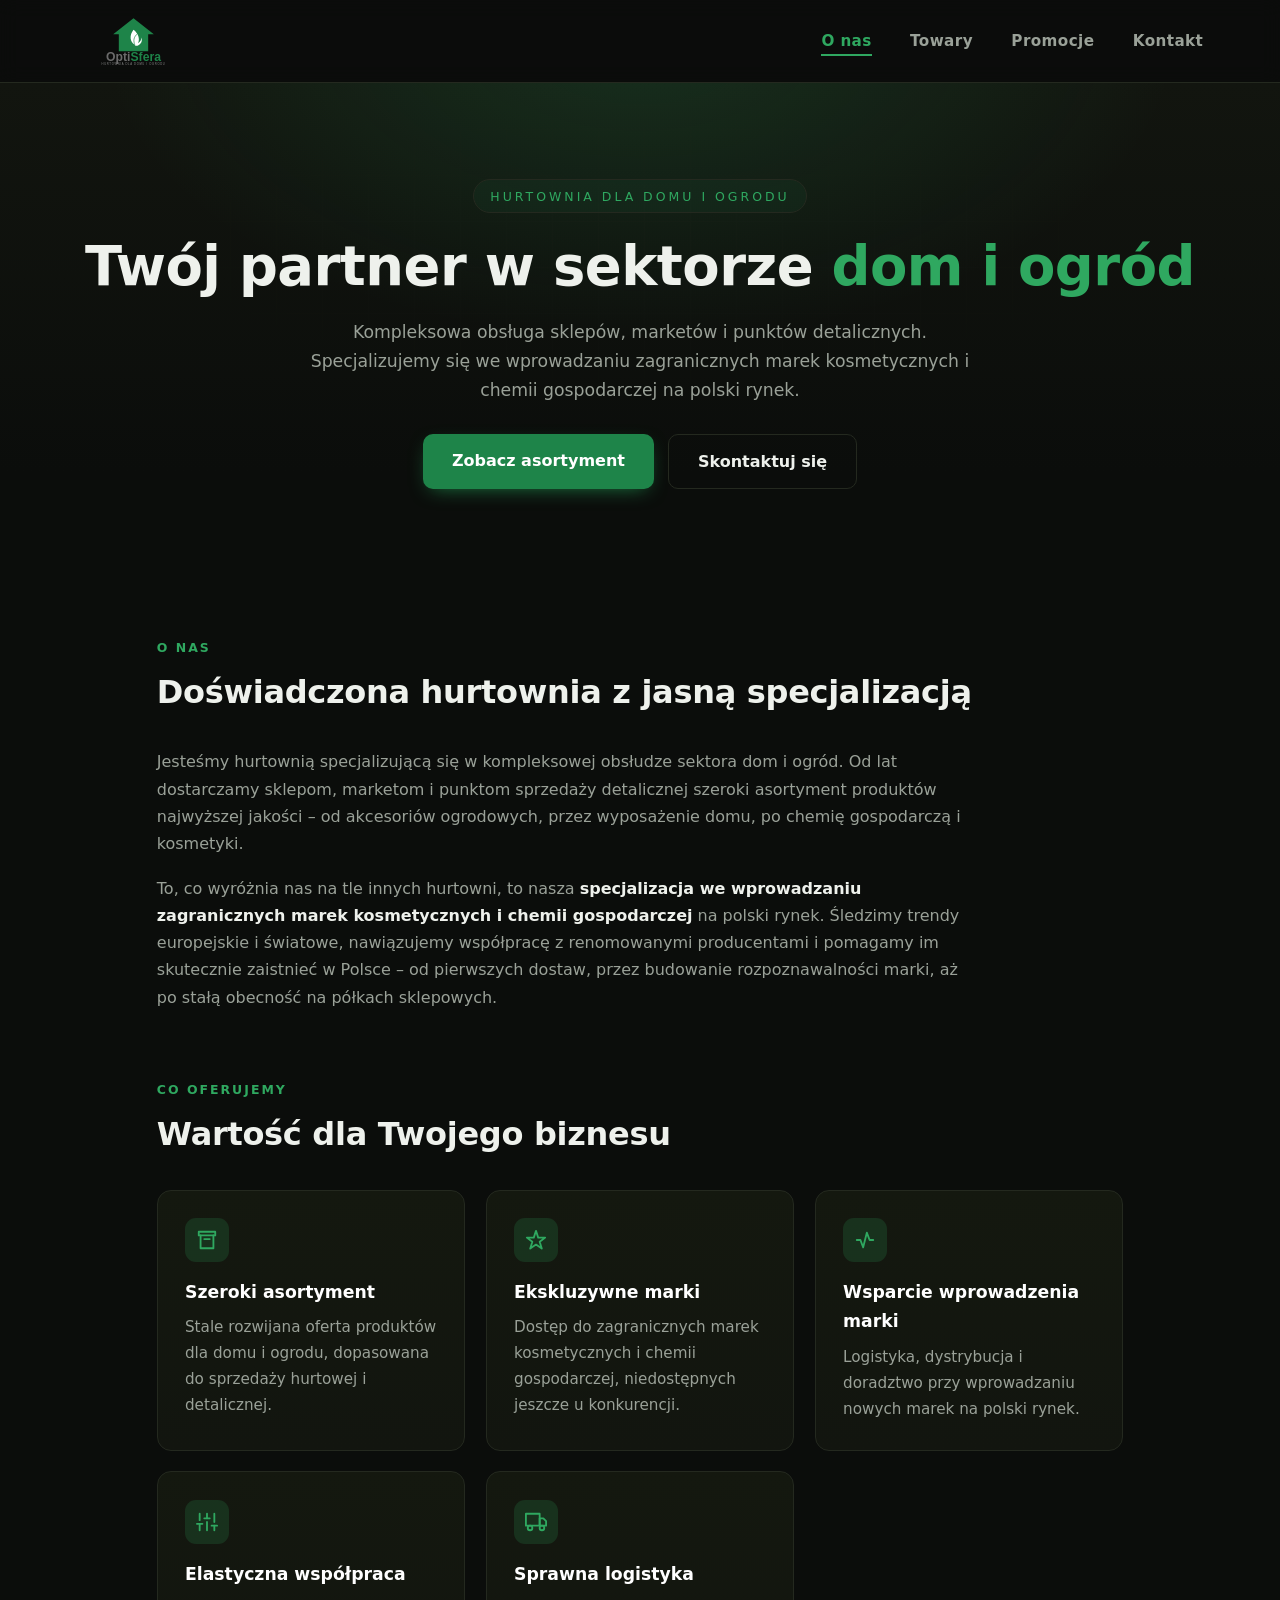
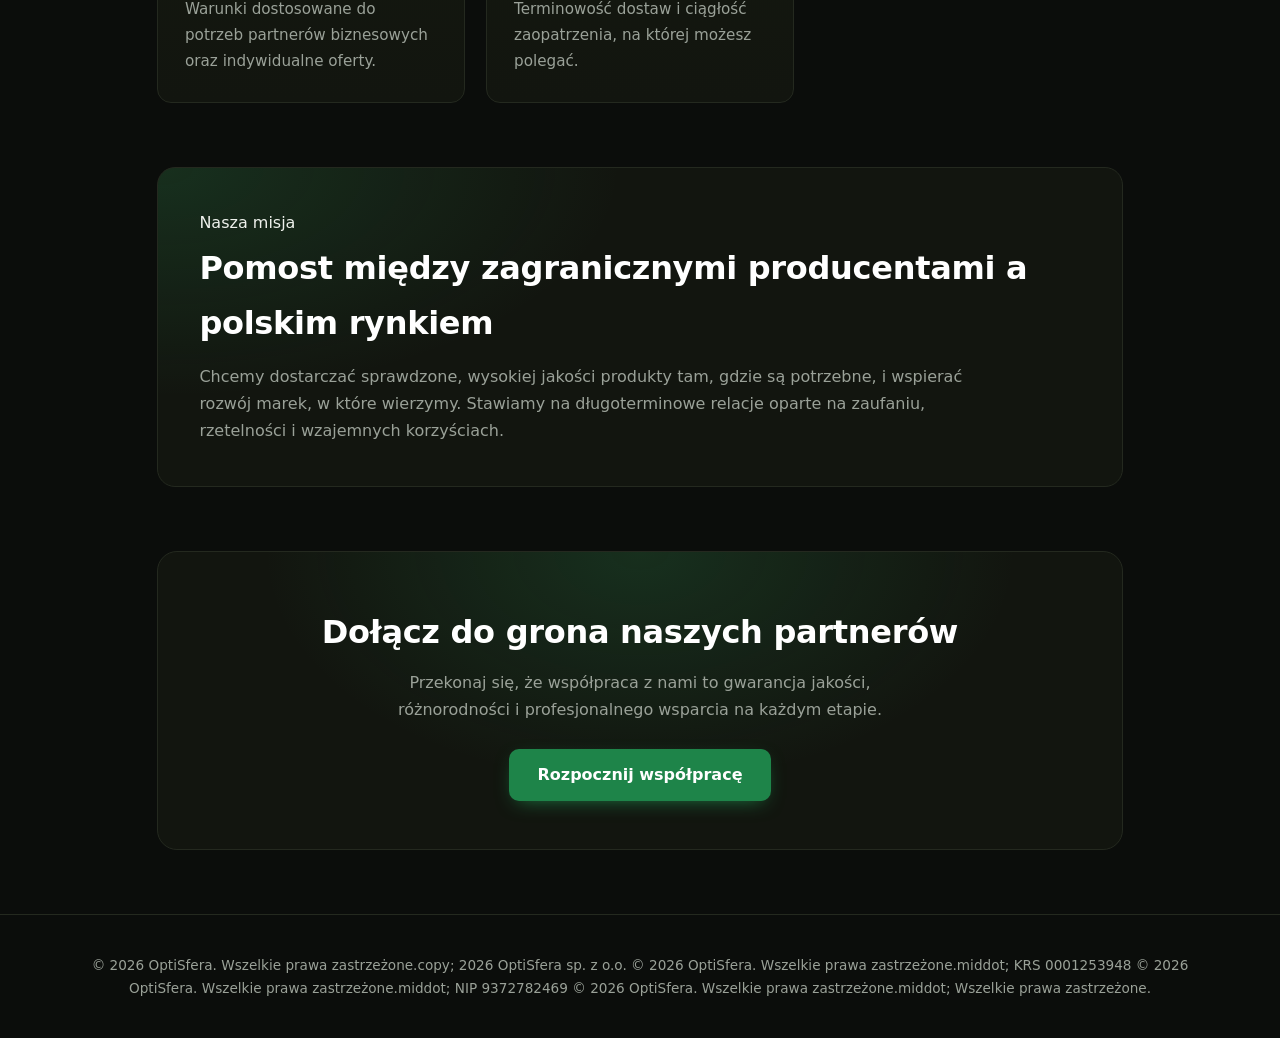
==== index-multipage.html @ fc11f768 "update" ====
<!DOCTYPE html>
<html lang="pl">
<head>
<meta charset="UTF-8">
<meta name="viewport" content="width=device-width, initial-scale=1.0">
<title>OptiSfera — Hurtownia dla domu i ogrodu</title>
<link rel="stylesheet" href="style.css">
</head>
<body>

<header>
  <div class="brand"><img src="logo.svg" alt="OptiSfera"></div>
  <nav>
    <ul>
      <li><a href="index.html" class="active">O nas</a></li>
      <li><a href="towary.html">Towary</a></li>
      <li><a href="promocje.html">Promocje</a></li>
      <li><a href="kontakt.html">Kontakt</a></li>
    </ul>
  </nav>
</header>

<section class="hero">
  <div class="hero-inner">
    <span class="eyebrow">Hurtownia dla domu i ogrodu</span>
    <h1>Twój partner w sektorze <span>dom i ogród</span></h1>
    <p>Kompleksowa obsługa sklepów, marketów i punktów detalicznych. Specjalizujemy się we wprowadzaniu zagranicznych marek kosmetycznych i chemii gospodarczej na polski rynek.</p>
    <div class="btn-row">
      <a href="towary.html" class="btn">Zobacz asortyment</a>
      <a href="kontakt.html" class="btn btn-ghost">Skontaktuj się</a>
    </div>
  </div>
</section>

<main class="wrap">

  <section class="prose">
    <div class="section-head">
      <span class="kicker">O nas</span>
      <h2>Doświadczona hurtownia z jasną specjalizacją</h2>
    </div>
    <p>Jesteśmy hurtownią specjalizującą się w kompleksowej obsłudze sektora dom i ogród. Od lat dostarczamy sklepom, marketom i punktom sprzedaży detalicznej szeroki asortyment produktów najwyższej jakości – od akcesoriów ogrodowych, przez wyposażenie domu, po chemię gospodarczą i kosmetyki.</p>
    <p>To, co wyróżnia nas na tle innych hurtowni, to nasza <strong>specjalizacja we wprowadzaniu zagranicznych marek kosmetycznych i chemii gospodarczej</strong> na polski rynek. Śledzimy trendy europejskie i światowe, nawiązujemy współpracę z renomowanymi producentami i pomagamy im skutecznie zaistnieć w Polsce – od pierwszych dostaw, przez budowanie rozpoznawalności marki, aż po stałą obecność na półkach sklepowych.</p>
  </section>

  <section>
    <div class="section-head">
      <span class="kicker">Co oferujemy</span>
      <h2>Wartość dla Twojego biznesu</h2>
    </div>
    <div class="grid">
      <div class="card">
        <div class="ico"><svg viewBox="0 0 24 24" fill="none" stroke="currentColor" stroke-width="2" stroke-linecap="round" stroke-linejoin="round"><path d="M3 3h18v4H3z"/><path d="M5 7v14h14V7"/><path d="M9 11h6"/></svg></div>
        <h3>Szeroki asortyment</h3>
        <p>Stale rozwijana oferta produktów dla domu i ogrodu, dopasowana do sprzedaży hurtowej i detalicznej.</p>
      </div>
      <div class="card">
        <div class="ico"><svg viewBox="0 0 24 24" fill="none" stroke="currentColor" stroke-width="2" stroke-linecap="round" stroke-linejoin="round"><path d="M12 2l2.4 7.4H22l-6 4.6 2.3 7.4L12 17l-6.3 4.4L8 14 2 9.4h7.6z"/></svg></div>
        <h3>Ekskluzywne marki</h3>
        <p>Dostęp do zagranicznych marek kosmetycznych i chemii gospodarczej, niedostępnych jeszcze u konkurencji.</p>
      </div>
      <div class="card">
        <div class="ico"><svg viewBox="0 0 24 24" fill="none" stroke="currentColor" stroke-width="2" stroke-linecap="round" stroke-linejoin="round"><path d="M3 12h4l3 8 4-16 3 8h4"/></svg></div>
        <h3>Wsparcie wprowadzenia marki</h3>
        <p>Logistyka, dystrybucja i doradztwo przy wprowadzaniu nowych marek na polski rynek.</p>
      </div>
      <div class="card">
        <div class="ico"><svg viewBox="0 0 24 24" fill="none" stroke="currentColor" stroke-width="2" stroke-linecap="round" stroke-linejoin="round"><path d="M4 21v-7"/><path d="M4 10V3"/><path d="M12 21v-9"/><path d="M12 8V3"/><path d="M20 21v-5"/><path d="M20 12V3"/><path d="M1 14h6"/><path d="M9 8h6"/><path d="M17 16h6"/></svg></div>
        <h3>Elastyczna współpraca</h3>
        <p>Warunki dostosowane do potrzeb partnerów biznesowych oraz indywidualne oferty.</p>
      </div>
      <div class="card">
        <div class="ico"><svg viewBox="0 0 24 24" fill="none" stroke="currentColor" stroke-width="2" stroke-linecap="round" stroke-linejoin="round"><path d="M1 3h15v13H1z"/><path d="M16 8h4l3 3v5h-7z"/><circle cx="5.5" cy="18.5" r="2.5"/><circle cx="18.5" cy="18.5" r="2.5"/></svg></div>
        <h3>Sprawna logistyka</h3>
        <p>Terminowość dostaw i ciągłość zaopatrzenia, na której możesz polegać.</p>
      </div>
    </div>
  </section>

  <section>
    <div class="panel">
      <span class="kicker">Nasza misja</span>
      <h2>Pomost między zagranicznymi producentami a polskim rynkiem</h2>
      <p>Chcemy dostarczać sprawdzone, wysokiej jakości produkty tam, gdzie są potrzebne, i wspierać rozwój marek, w które wierzymy. Stawiamy na długoterminowe relacje oparte na zaufaniu, rzetelności i wzajemnych korzyściach.</p>
    </div>
  </section>

  <section>
    <div class="cta-band">
      <h2>Dołącz do grona naszych partnerów</h2>
      <p>Przekonaj się, że współpraca z nami to gwarancja jakości, różnorodności i profesjonalnego wsparcia na każdym etapie.</p>
      <a href="kontakt.html" class="btn">Rozpocznij współpracę</a>
    </div>
  </section>

</main>

<footer>&copy; 2026 OptiSfera. Wszelkie prawa zastrzeżone.copy; 2026 OptiSfera sp. z o.o. &copy; 2026 OptiSfera. Wszelkie prawa zastrzeżone.middot; KRS 0001253948 &copy; 2026 OptiSfera. Wszelkie prawa zastrzeżone.middot; NIP 9372782469 &copy; 2026 OptiSfera. Wszelkie prawa zastrzeżone.middot; Wszelkie prawa zastrzeżone.</footer>

</body>
</html>
---- style.css ----
:root{
  --bg: #0b0d0b;
  --bg-alt: #12150f;
  --bg-card: #14180f;
  --green: #1e8449;
  --green-light: #2fa860;
  --green-glow: rgba(47,168,96,.18);
  --text: #eef1ec;
  --text-muted: #9aa198;
  --border: #24291f;
  --radius: 14px;
}

*{ box-sizing: border-box; margin:0; padding:0; }
html{ scroll-behavior: smooth; }

body{
  background: var(--bg);
  color: var(--text);
  font-family: 'Segoe UI', system-ui, Arial, Helvetica, sans-serif;
  line-height: 1.7;
  overflow-x: hidden;
}

a{ color: inherit; text-decoration: none; }
img{ max-width: 100%; display:block; }

.wrap{ max-width: 1120px; margin: 0 auto; padding: 0 6vw; }

/* ---------- header ---------- */
header{
  display:flex;
  align-items:center;
  justify-content:space-between;
  padding: 16px 6vw;
  border-bottom: 1px solid var(--border);
  position: sticky;
  top: 0;
  background: rgba(11,13,11,.82);
  backdrop-filter: blur(10px);
  z-index: 100;
}
.brand img{ height: 50px; width:auto; }

nav ul{ display:flex; list-style:none; gap: 2.4rem; }
nav a{
  color: var(--text-muted);
  font-weight: 600;
  letter-spacing:.4px;
  font-size:.95rem;
  position: relative;
  padding: 6px 0;
  transition: color .2s ease;
}
nav a::after{
  content:"";
  position:absolute; left:0; bottom:0;
  width:0; height:2px; background: var(--green-light);
  transition: width .25s ease;
}
nav a:hover, nav a.active{ color: var(--green-light); }
nav a:hover::after, nav a.active::after{ width:100%; }

/* ---------- hero ---------- */
.hero{
  position: relative;
  padding: 6rem 6vw 5rem;
  text-align:center;
  overflow:hidden;
  background:
    radial-gradient(60% 90% at 50% -10%, var(--green-glow), transparent 70%),
    linear-gradient(180deg, var(--bg-alt), var(--bg) 80%);
}
.hero::before{
  content:"";
  position:absolute; inset:0;
  background-image:
    linear-gradient(var(--border) 1px, transparent 1px),
    linear-gradient(90deg, var(--border) 1px, transparent 1px);
  background-size: 46px 46px;
  opacity:.12;
  mask-image: radial-gradient(70% 60% at 50% 30%, #000, transparent 75%);
}
.hero-inner{ position:relative; z-index:1; }
.eyebrow{
  display:inline-block;
  color: var(--green-light);
  font-size:.78rem;
  letter-spacing: 3px;
  text-transform: uppercase;
  border:1px solid var(--border);
  border-radius: 100px;
  padding:.35rem 1rem;
  margin-bottom: 1.4rem;
  background: rgba(47,168,96,.06);
}
.hero h1{
  font-size: clamp(2rem, 5vw, 3.4rem);
  line-height:1.15;
  margin-bottom: 1.2rem;
  letter-spacing:-.5px;
}
.hero h1 span{ color: var(--green-light); }
.hero p{
  color: var(--text-muted);
  max-width: 680px;
  margin: 0 auto 1.8rem;
  font-size: 1.08rem;
}

/* ---------- buttons ---------- */
.btn{
  display:inline-block;
  background: var(--green);
  color:#fff;
  padding:.8rem 1.8rem;
  border-radius: 10px;
  font-weight:600;
  transition: transform .18s ease, background .2s ease, box-shadow .2s ease;
  box-shadow: 0 6px 20px -8px var(--green);
}
.btn:hover{ background: var(--green-light); transform: translateY(-2px); }
.btn-ghost{
  background: transparent;
  border:1px solid var(--border);
  color: var(--text);
  box-shadow:none;
}
.btn-ghost:hover{ border-color: var(--green-light); color: var(--green-light); background: transparent; }
.btn-row{ display:flex; gap:.9rem; justify-content:center; flex-wrap:wrap; }

/* ---------- sections ---------- */
main{ padding: 4rem 0 5rem; }
section{ margin-bottom: 4rem; }

.section-head{ margin-bottom: 1.8rem; }
.section-head .kicker{
  color: var(--green-light);
  font-size:.78rem;
  letter-spacing:2px;
  text-transform: uppercase;
  font-weight:700;
}
h2{
  font-size: clamp(1.5rem, 3vw, 2rem);
  margin-top:.3rem;
  letter-spacing:-.3px;
}
h2 + p.lead{ color: var(--text-muted); margin-top:.8rem; max-width: 760px; }

p{ color: var(--text); }
.muted{ color: var(--text-muted); }
strong{ color:#fff; }

/* prose text blocks */
.prose p{ color: var(--text-muted); margin-bottom: 1.1rem; max-width: 820px; }
.prose p strong{ color: var(--text); }

/* ---------- feature grid / cards ---------- */
.grid{
  display:grid;
  grid-template-columns: repeat(auto-fit, minmax(240px, 1fr));
  gap: 1.3rem;
  margin-top: 1.8rem;
}
.card{
  background: linear-gradient(180deg, var(--bg-card), var(--bg-alt));
  border: 1px solid var(--border);
  border-radius: var(--radius);
  padding: 1.7rem;
  transition: transform .22s ease, border-color .22s ease, box-shadow .22s ease;
}
.card:hover{
  transform: translateY(-5px);
  border-color: var(--green);
  box-shadow: 0 18px 40px -22px var(--green);
}
.card .ico{
  width:44px; height:44px;
  display:flex; align-items:center; justify-content:center;
  border-radius: 11px;
  background: var(--green-glow);
  color: var(--green-light);
  margin-bottom: 1rem;
}
.card .ico svg{ width:22px; height:22px; }
.card h3{ color:#fff; margin-bottom:.5rem; font-size:1.08rem; }
.card p{ color: var(--text-muted); font-size:.95rem; }

/* ---------- checklist ---------- */
.check-list{ list-style:none; display:grid; gap:.9rem; margin-top:1.4rem; }
.check-list li{
  display:flex; gap:.85rem; align-items:flex-start;
  color: var(--text-muted);
  padding:.9rem 1.1rem;
  background: var(--bg-alt);
  border:1px solid var(--border);
  border-radius: 11px;
  transition: border-color .2s ease;
}
.check-list li:hover{ border-color: var(--green); }
.check-list li strong{ color:#fff; }
.check-list .tick{
  flex:0 0 auto;
  width:22px; height:22px; margin-top:2px;
  border-radius: 6px;
  background: var(--green);
  color:#fff;
  display:flex; align-items:center; justify-content:center;
  font-size:.8rem;
}

/* ---------- highlight / mission ---------- */
.panel{
  background:
    radial-gradient(80% 120% at 0% 0%, var(--green-glow), transparent 60%),
    var(--bg-alt);
  border:1px solid var(--border);
  border-radius: 18px;
  padding: 2.6rem;
}
.panel h2{ color:#fff; }
.panel p{ color: var(--text-muted); max-width: 780px; margin-top:.8rem; }

/* ---------- two-column product blocks ---------- */
.cols{
  display:grid;
  grid-template-columns: repeat(auto-fit, minmax(300px, 1fr));
  gap: 1.4rem;
  margin-top: 1.8rem;
}
.col-card{
  background: linear-gradient(180deg, var(--bg-card), var(--bg-alt));
  border:1px solid var(--border);
  border-radius: var(--radius);
  padding: 1.9rem;
}
.col-card h3{
  color: var(--green-light);
  font-size:1.15rem;
  margin-bottom:1rem;
  display:flex; align-items:center; gap:.6rem;
}
.col-card ul{ list-style:none; display:grid; gap:.6rem; }
.col-card li{
  color: var(--text-muted);
  padding-left:1.4rem;
  position:relative;
}
.col-card li::before{
  content:"";
  position:absolute; left:0; top:.6em;
  width:7px; height:7px; border-radius:50%;
  background: var(--green);
}

/* ---------- contact ---------- */
.contact-grid{ display:grid; grid-template-columns: 1fr 1fr; gap: 1.2rem; margin-top:1.8rem; }
.contact-item{
  background: var(--bg-alt);
  border:1px solid var(--border);
  border-radius: 12px;
  padding: 1.4rem 1.6rem;
}
.contact-item h3{
  color: var(--green-light);
  font-size:.82rem;
  text-transform: uppercase;
  letter-spacing:1px;
  margin-bottom:.4rem;
}

/* ---------- cta band ---------- */
.cta-band{
  text-align:center;
  background:
    radial-gradient(60% 120% at 50% 0%, var(--green-glow), transparent 65%),
    var(--bg-alt);
  border:1px solid var(--border);
  border-radius: 20px;
  padding: 3rem 2rem;
}
.cta-band h2{ color:#fff; margin-bottom:.6rem; }
.cta-band p{ color: var(--text-muted); max-width:560px; margin: 0 auto 1.6rem; }

.placeholder-note{
  display:inline-block;
  margin-top:1.5rem;
  padding:.5rem 1rem;
  border:1px dashed var(--border);
  border-radius:8px;
  color: var(--text-muted);
  font-size:.85rem;
}

/* ---------- footer ---------- */
footer{
  border-top: 1px solid var(--border);
  padding: 2.4rem 6vw;
  text-align:center;
  color: var(--text-muted);
  font-size:.85rem;
}

/* ---------- responsive ---------- */
@media (max-width: 720px){
  nav ul{ gap: 1.3rem; }
  .brand img{ height: 40px; }
  .contact-grid{ grid-template-columns: 1fr; }
  .panel{ padding: 1.8rem; }
}
@media (max-width: 560px){
  header{ flex-wrap:wrap; gap:.7rem; }
  nav ul{ flex-wrap:wrap; justify-content:center; gap:.7rem 1.1rem; }
}
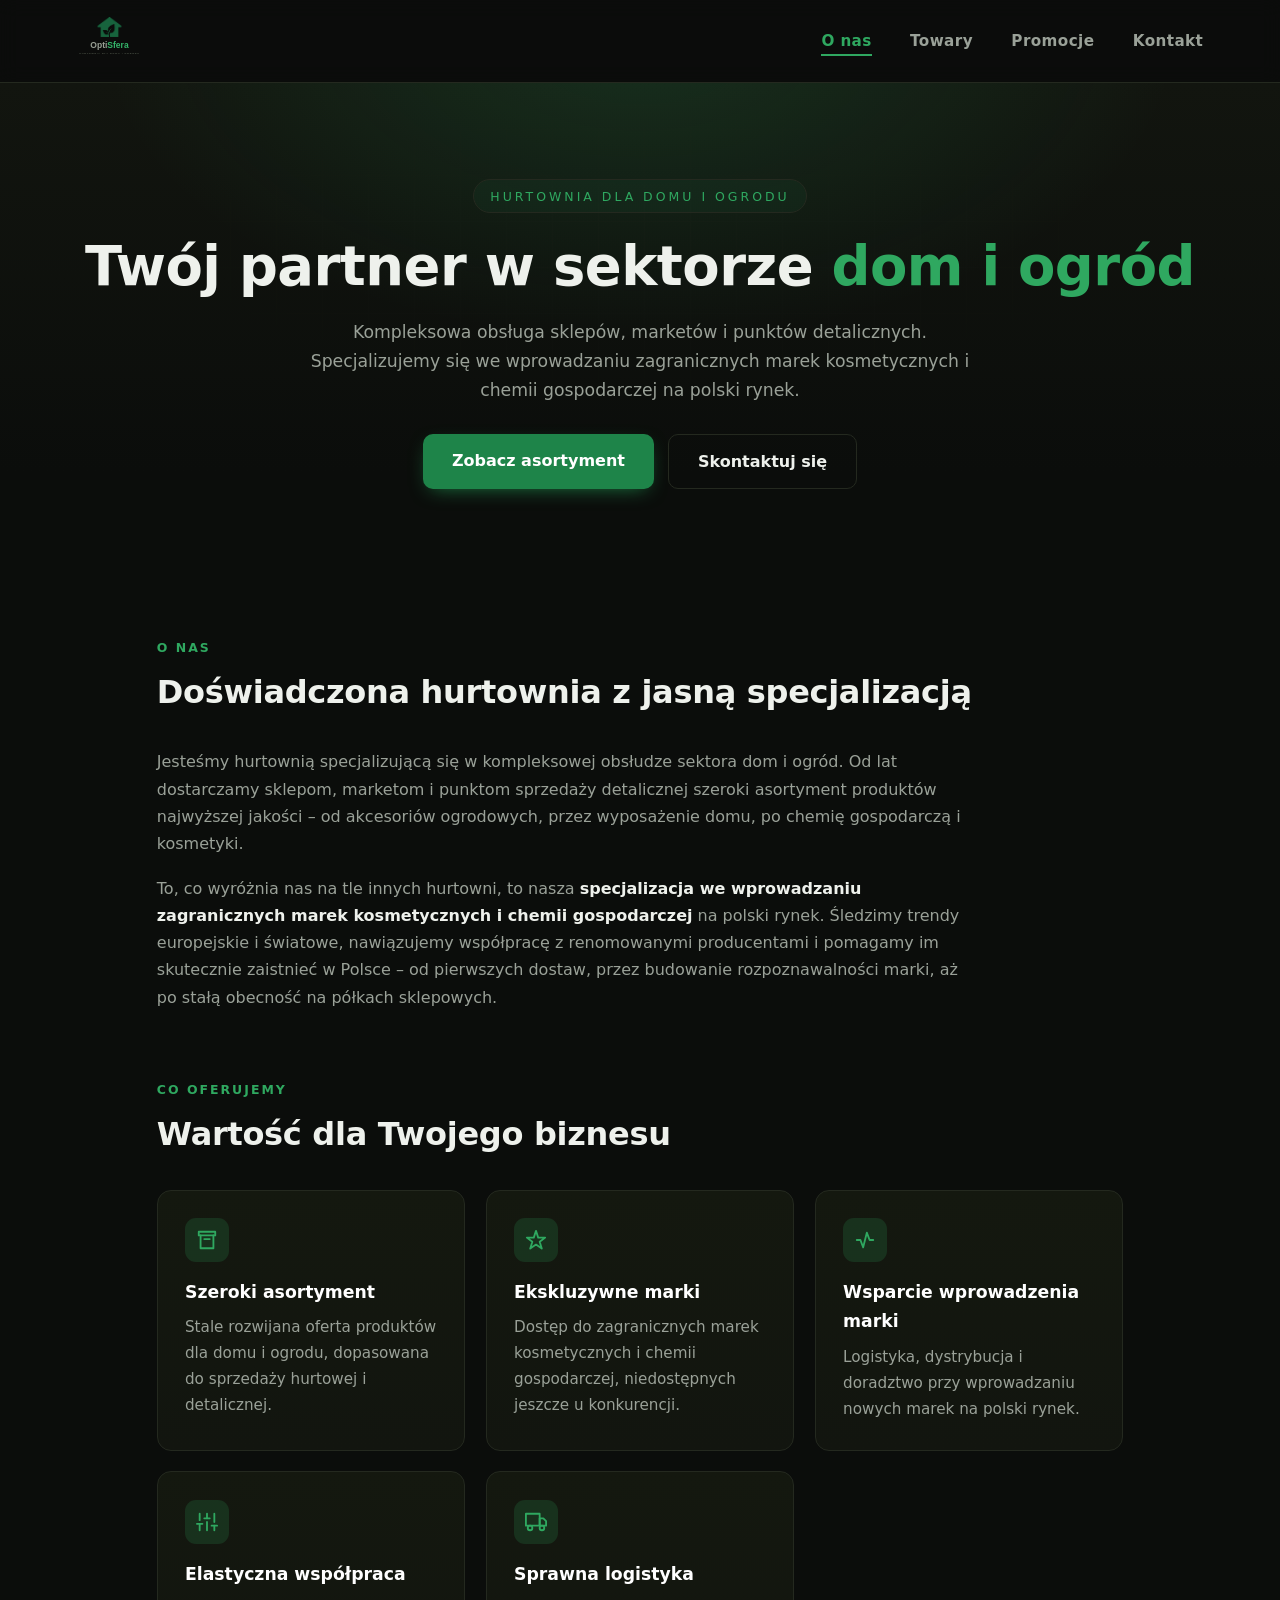
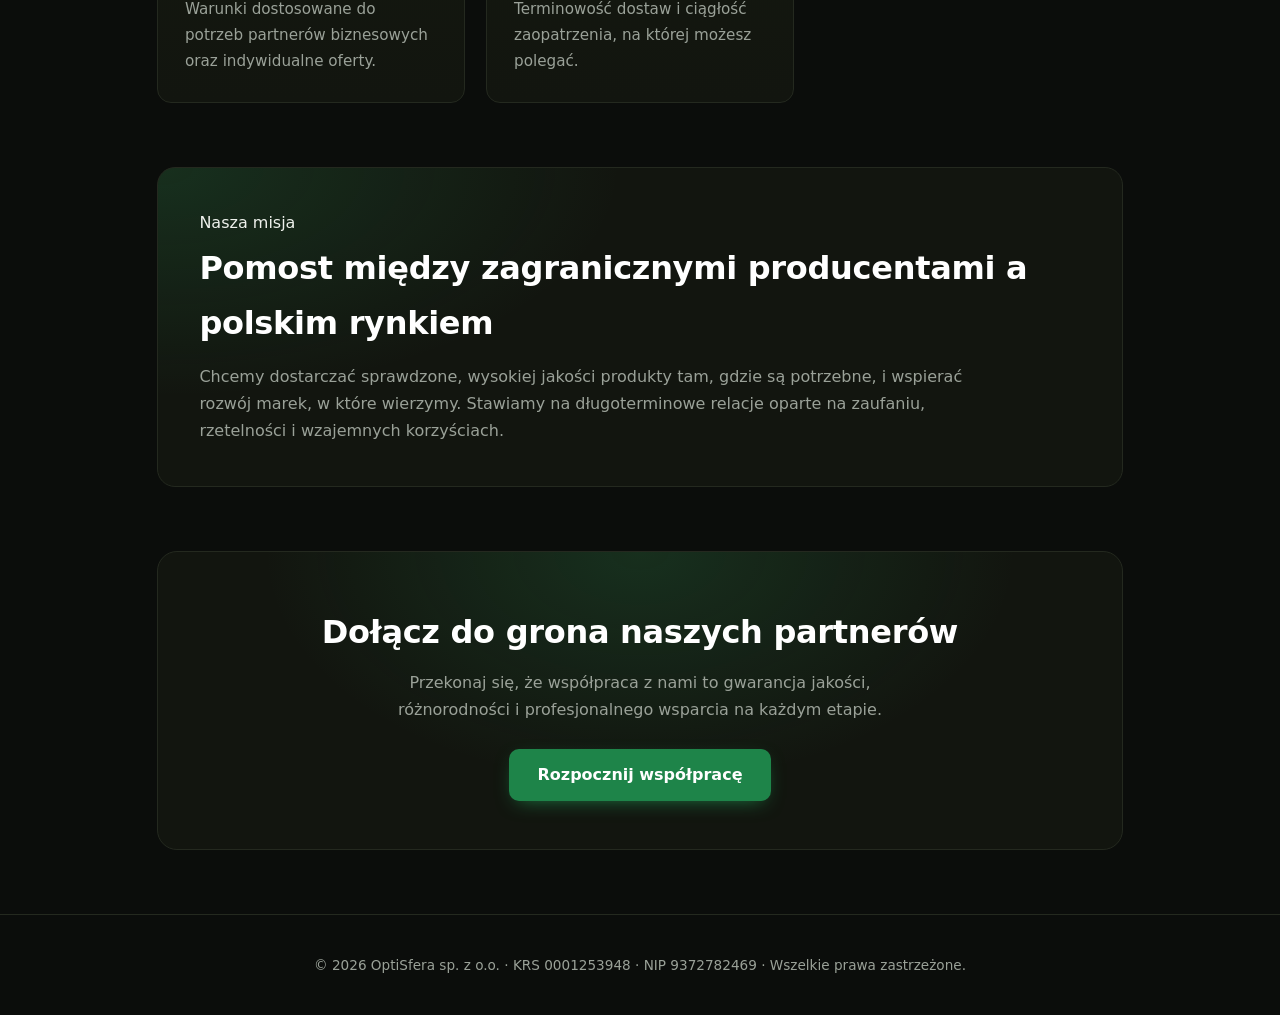
==== commit acc6d2d5: "Poprawki mobilne, SEO, nowe logo i favicony" ====
--- a/index-multipage.html
+++ b/index-multipage.html
@@ -4,15 +4,19 @@
 <meta charset="UTF-8">
 <meta name="viewport" content="width=device-width, initial-scale=1.0">
 <title>OptiSfera — Hurtownia dla domu i ogrodu</title>
+<meta name="description" content="OptiSfera — hurtownia dla domu i ogrodu. Kompleksowa obsługa sklepów i marketów, wprowadzanie zagranicznych marek kosmetycznych i chemii gospodarczej na polski rynek.">
+<link rel="icon" type="image/svg+xml" href="logo.svg">
 <link rel="stylesheet" href="style.css">
 </head>
 <body>
 
 <header>
   <div class="brand"><img src="logo.svg" alt="OptiSfera"></div>
+  <input type="checkbox" id="nav-toggle" class="nav-toggle" aria-hidden="true">
+  <label for="nav-toggle" class="nav-burger" aria-label="Otwórz menu"><span></span><span></span><span></span></label>
   <nav>
     <ul>
-      <li><a href="index.html" class="active">O nas</a></li>
+      <li><a href="index-multipage.html" class="active">O nas</a></li>
       <li><a href="towary.html">Towary</a></li>
       <li><a href="promocje.html">Promocje</a></li>
       <li><a href="kontakt.html">Kontakt</a></li>
@@ -95,7 +99,7 @@
 
 </main>
 
-<footer>&copy; 2026 OptiSfera. Wszelkie prawa zastrzeżone.copy; 2026 OptiSfera sp. z o.o. &copy; 2026 OptiSfera. Wszelkie prawa zastrzeżone.middot; KRS 0001253948 &copy; 2026 OptiSfera. Wszelkie prawa zastrzeżone.middot; NIP 9372782469 &copy; 2026 OptiSfera. Wszelkie prawa zastrzeżone.middot; Wszelkie prawa zastrzeżone.</footer>
+<footer>&copy; 2026 OptiSfera sp. z o.o. &middot; KRS 0001253948 &middot; NIP 9372782469 &middot; Wszelkie prawa zastrzeżone.</footer>
 
 </body>
 </html>
--- a/style.css
+++ b/style.css
@@ -61,6 +61,18 @@
 nav a:hover, nav a.active{ color: var(--green-light); }
 nav a:hover::after, nav a.active::after{ width:100%; }
 
+/* ---------- mobile nav toggle (hidden on desktop) ---------- */
+.nav-toggle{ display:none; }
+.nav-burger{ display:none; cursor:pointer; padding:6px; position:relative; z-index:110; }
+.nav-burger span{
+  display:block;
+  width:24px; height:2px;
+  background: var(--text);
+  margin:5px 0;
+  border-radius:2px;
+  transition: transform .25s ease, opacity .2s ease;
+}
+
 /* ---------- hero ---------- */
 .hero{
   position: relative;
@@ -303,13 +315,49 @@
 }
 
 /* ---------- responsive ---------- */
+@media (max-width: 900px){
+  nav ul{ gap: 1.5rem; }
+}
+
 @media (max-width: 720px){
-  nav ul{ gap: 1.3rem; }
   .brand img{ height: 40px; }
+
+  /* hamburger menu */
+  .nav-burger{ display:block; }
+  nav{
+    position: fixed;
+    top: 0; right: 0;
+    height: 100vh;
+    width: min(78vw, 320px);
+    background: var(--bg-alt);
+    border-left: 1px solid var(--border);
+    padding: 5.5rem 2rem 2rem;
+    transform: translateX(100%);
+    transition: transform .3s ease;
+    z-index: 105;
+  }
+  nav ul{ flex-direction: column; gap: 1.4rem; }
+  nav a{ font-size: 1.05rem; display:block; }
+  .nav-toggle:checked ~ nav{ transform: translateX(0); }
+  .nav-toggle:checked ~ .nav-burger span:nth-child(1){ transform: translateY(7px) rotate(45deg); }
+  .nav-toggle:checked ~ .nav-burger span:nth-child(2){ opacity:0; }
+  .nav-toggle:checked ~ .nav-burger span:nth-child(3){ transform: translateY(-7px) rotate(-45deg); }
+
+  .hero{ padding: 3.5rem 6vw 3rem; }
+  .hero p{ font-size: 1rem; }
+  main{ padding: 2.5rem 0 3.5rem; }
+  section{ margin-bottom: 2.8rem; }
+  .panel{ padding: 1.8rem; }
+  .cta-band{ padding: 2.2rem 1.4rem; }
   .contact-grid{ grid-template-columns: 1fr; }
-  .panel{ padding: 1.8rem; }
-}
-@media (max-width: 560px){
-  header{ flex-wrap:wrap; gap:.7rem; }
-  nav ul{ flex-wrap:wrap; justify-content:center; gap:.7rem 1.1rem; }
-}
+  .card, .col-card{ padding: 1.4rem; }
+}
+
+@media (max-width: 480px){
+  .wrap{ padding: 0 5vw; }
+  .hero h1{ font-size: 1.75rem; }
+  .eyebrow{ font-size:.7rem; letter-spacing:2px; }
+  .btn-row{ flex-direction: column; align-items: stretch; }
+  .btn{ text-align:center; }
+  footer{ font-size:.78rem; line-height:1.9; }
+}
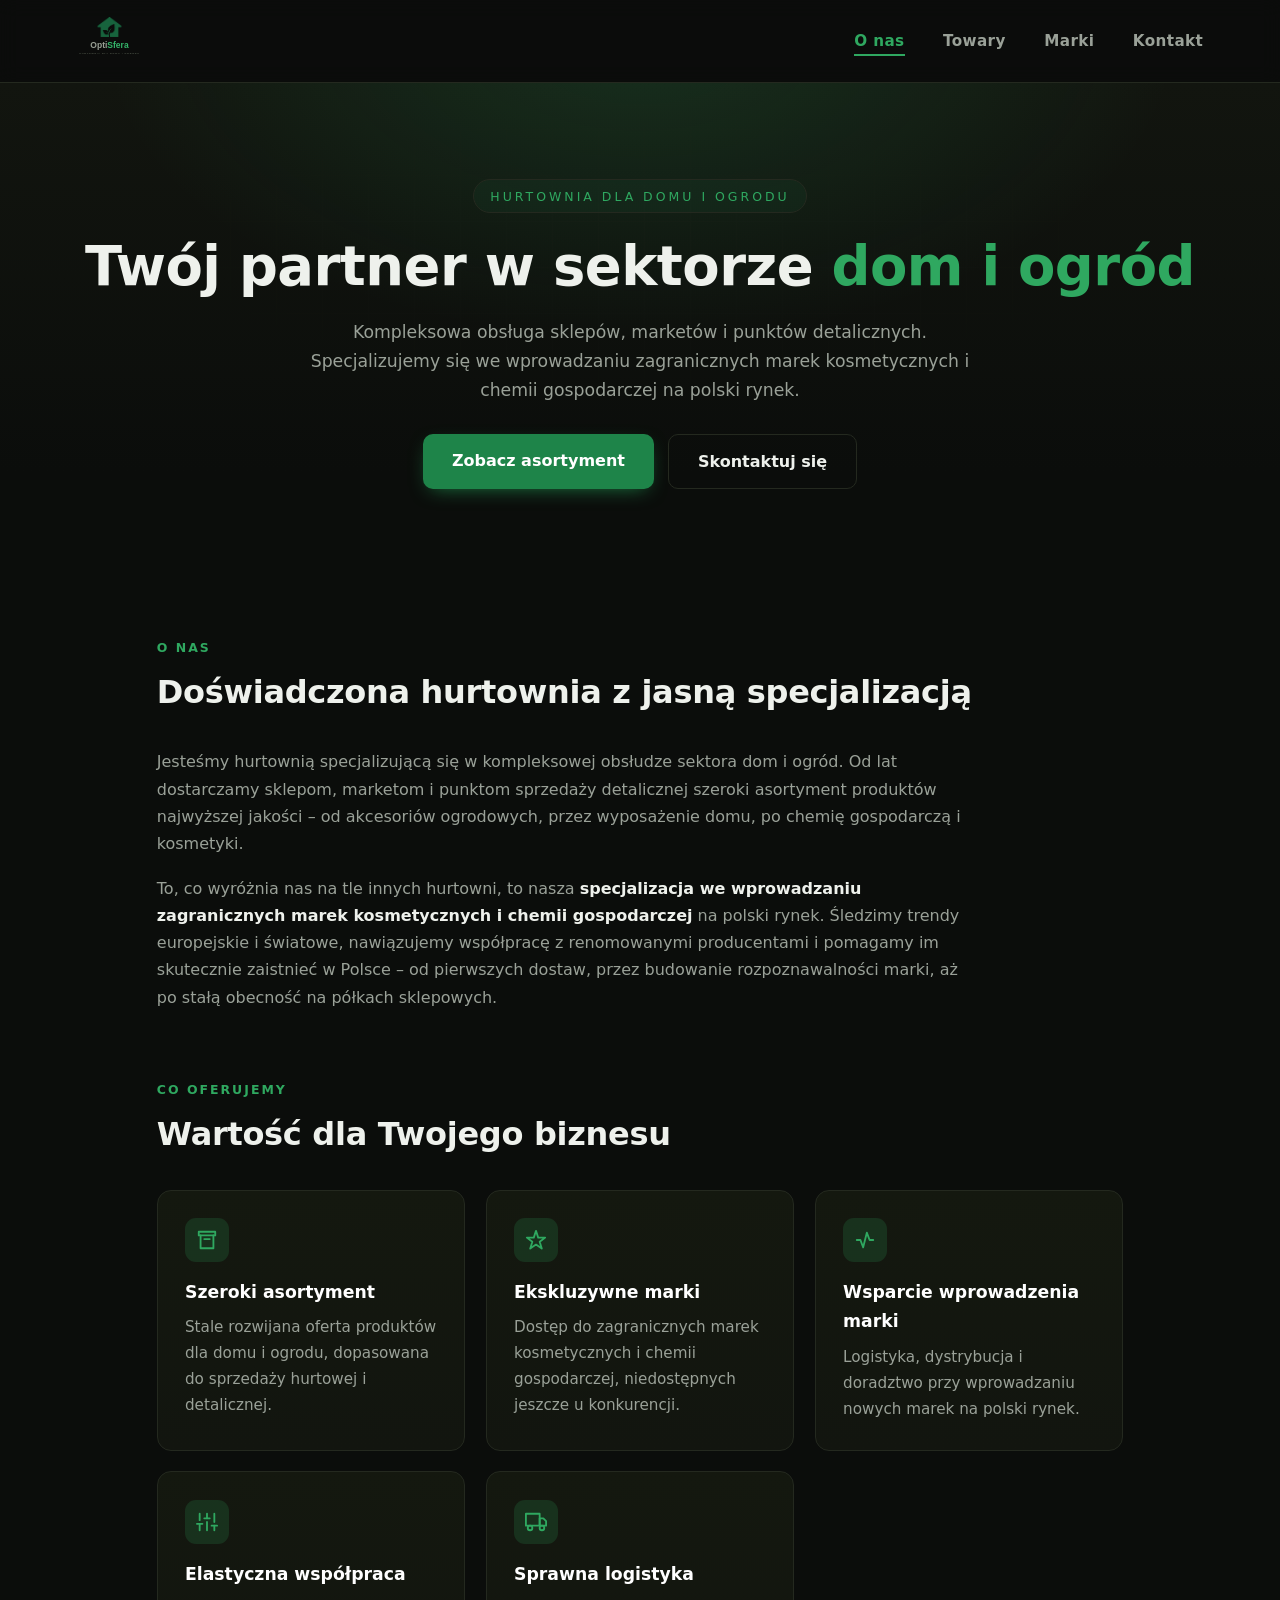
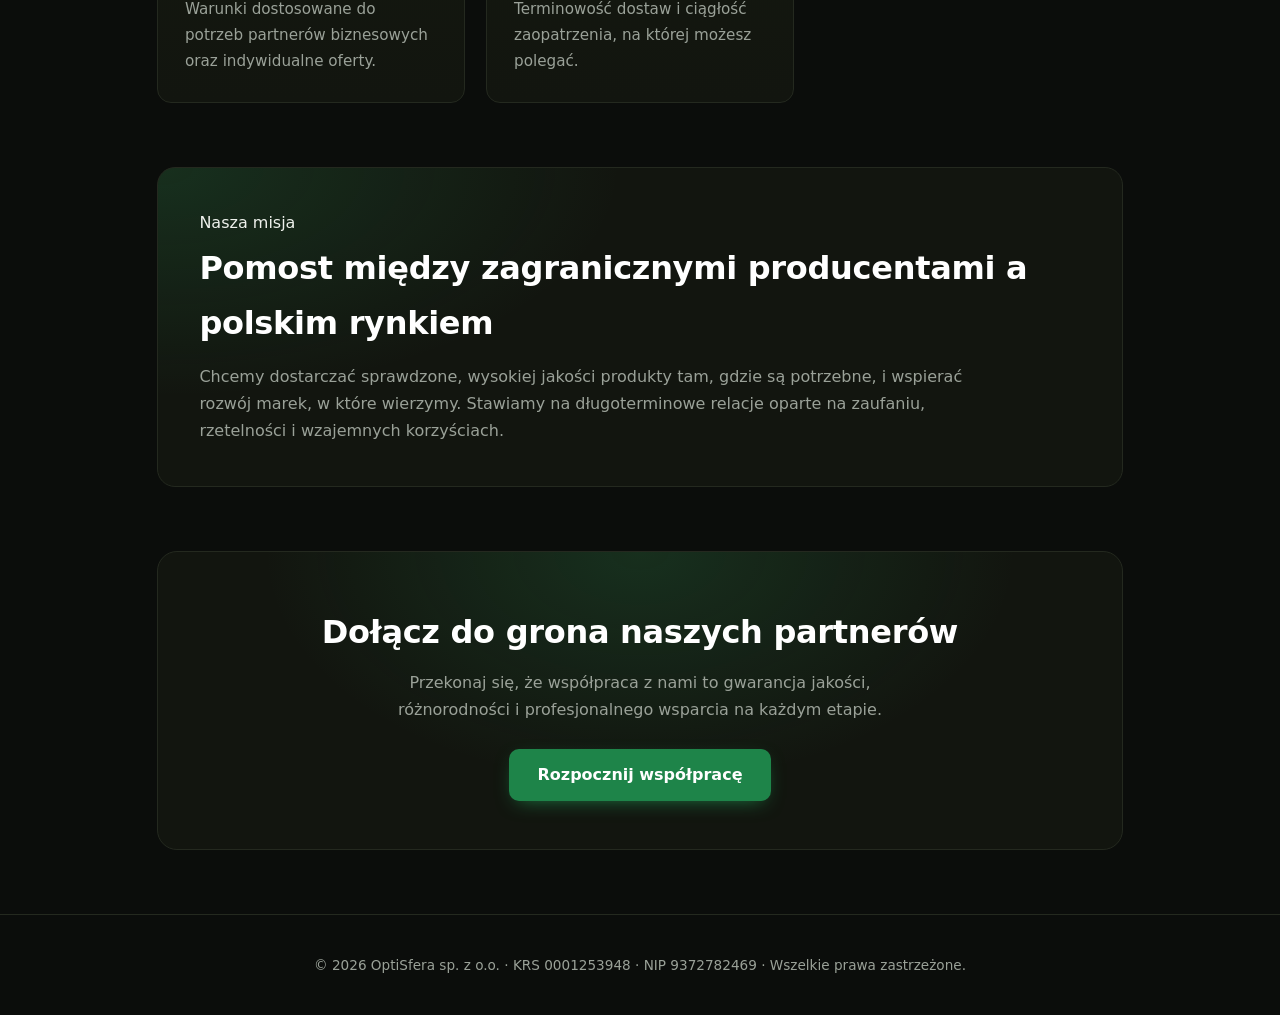
==== commit e6f822f3: "marki" ====
--- a/index-multipage.html
+++ b/index-multipage.html
@@ -18,7 +18,7 @@
     <ul>
       <li><a href="index-multipage.html" class="active">O nas</a></li>
       <li><a href="towary.html">Towary</a></li>
-      <li><a href="promocje.html">Promocje</a></li>
+      <li><a href="promocje.html">Marki</a></li>
       <li><a href="kontakt.html">Kontakt</a></li>
     </ul>
   </nav>
